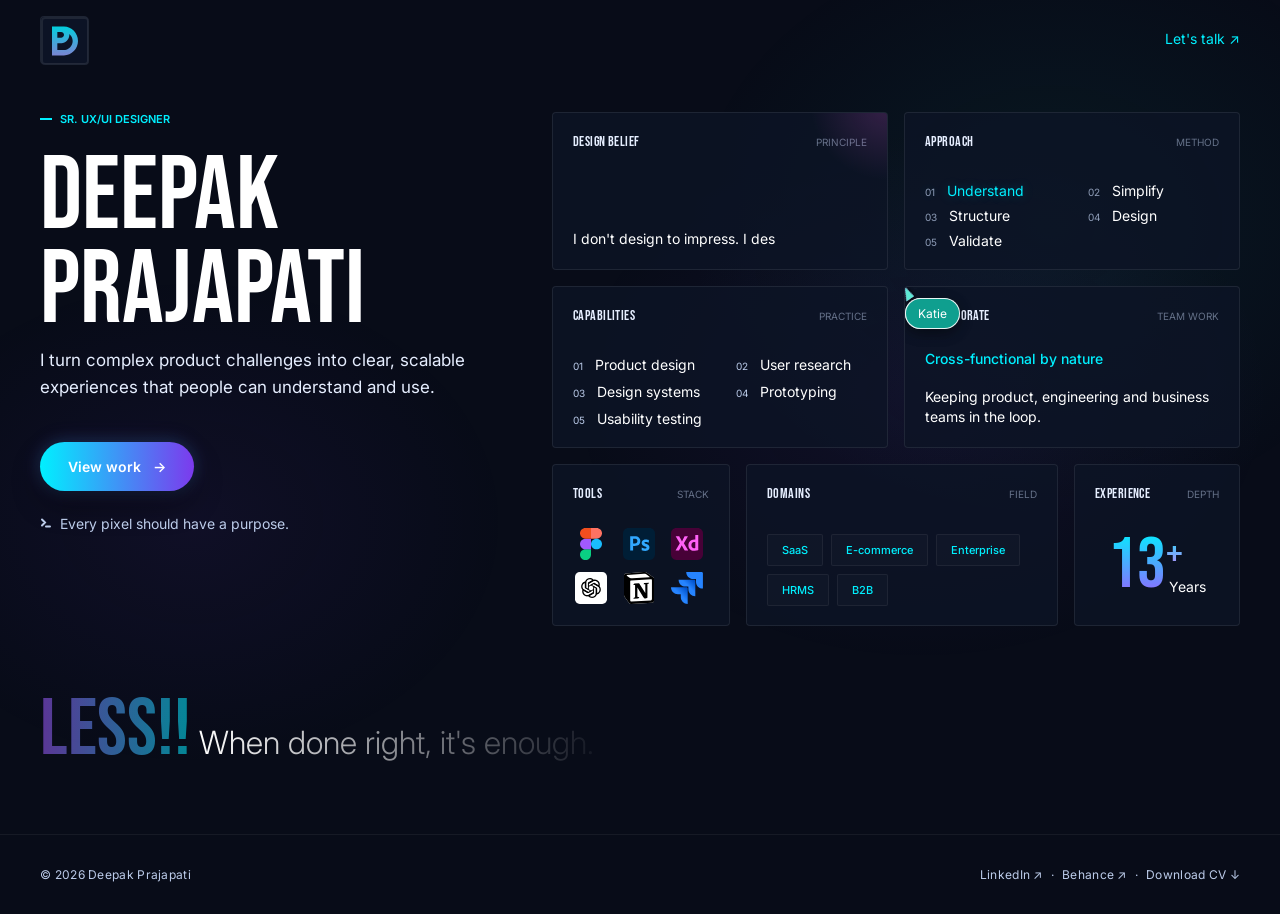
==== index.html @ 6c12774b "Fix eyebrow section markup in index.html" ====
<!doctype html>
<html lang="en">
<head>
<meta charset="utf-8">
<meta name="viewport" content="width=device-width,initial-scale=1">
<title>Deepak Prajapati - Sr. UX/UI Designer</title>
<meta name="description" content="Deepak Prajapati is a Sr. UX/UI Designer with 13+ years of experience crafting intuitive, user-centric digital experiences across SaaS, HR, E-commerce and enterprise products.">
<link rel="canonical" href="https://deepak-prajapati.com/">
<link rel="icon" type="image/x-icon" href="/favicon.ico">
<meta property="og:title" content="Deepak Prajapati - Sr. UX/UI Designer">
<meta property="og:description" content="Sr. UX/UI Designer crafting intuitive, user-centric digital experiences across SaaS, HR, E-commerce and enterprise products.">
<meta property="og:type" content="website">
<meta property="og:url" content="https://deepak-prajapati.com/">
<meta name="twitter:card" content="summary_large_image">
<meta name="twitter:title" content="Deepak Prajapati - Sr. UX/UI Designer">
<meta name="twitter:description" content="Sr. UX/UI Designer crafting intuitive, user-centric digital experiences.">
<link rel="preconnect" href="https://fonts.googleapis.com">
<link rel="preconnect" href="https://fonts.gstatic.com" crossorigin>
<link href="https://fonts.googleapis.com/css2?family=Bebas+Neue&family=Inter:wght@300;400;500;600&display=swap" rel="stylesheet">
<link rel="stylesheet" href="styles.css">
<meta name="google-site-verification" content="9m072V_lBx4D-ktdMGWDuY5pDd0Vxk6TgIC4uvH2yZ0" />
<script type="text/javascript">
    (function(c,l,a,r,i,t,y){
        c[a]=c[a]||function(){(c[a].q=c[a].q||[]).push(arguments)};
        t=l.createElement(r);t.async=1;t.src="https://www.clarity.ms/tag/"+i;
        y=l.getElementsByTagName(r)[0];y.parentNode.insertBefore(t,y);
    })(window, document, "clarity", "script", "y28nasm5lo");
</script>
</head>
<body>
<div class="page">
<header class="site-header">
<a class="brand-mark" href="/" aria-label="Deepak Prajapati home">
<img src="images/Logo_deepak_prajapati.svg" alt=""></a>
<a class="talk-link" href="mailto:rich.deepakp@gmail.com">Let's talk <span aria-hidden="true">↗</span></a>
</header>
<main>
<section class="hero" aria-labelledby="name">
<div class="intro">
<div class="eyebrow"><span></span>Sr. UX/UI Designer</div>
<h1 id="name">Deepak<br>Prajapati</h1>
<p class="intro-copy">I turn complex product challenges into clear, scalable experiences that people can understand and use.</p>
<a class="cta" href="https://www.behance.net/deepakprajapati65" target="_blank"><span>View work</span><span class="cta-arrow" aria-hidden="true">→</span></a>
<p class="micro-copy"><img src="images/icon_code.svg" alt="">Every pixel should have a purpose.</p>
</div>

<section class="profile-grid" id="work" aria-label="Design profile">
<div class="top-grid">
<article class="card belief-card">
<div class="card-head"><h2>Design belief</h2><span>Principle</span></div>
<p class="belief-text" aria-live="polite">I don't design to impress. I design to solve, simplify, and make things work.</p>
</article>

<article class="card approach-card">
<div class="card-head"><h2>Approach</h2><span>Method</span></div>
<ol class="steps" aria-label="Design approach">
<li class="active">Understand</li><li>Simplify</li><li>Structure</li><li>Design</li><li>Validate</li>
</ol>
</article>
</div>

<div class="mid-grid">
<article class="card capabilities-card">
<div class="card-head"><h2>Capabilities</h2><span>Practice</span></div>
<ul class="numbered-list">
<li><span>01</span>Product design</li><li><span>02</span>User research</li>
<li><span>03</span>Design systems</li><li><span>04</span>Prototyping</li><li><span>05</span>Usability testing</li>
</ul>
</article>

<article class="card collaboration-card">
<div class="card-head"><h2>Collaborate</h2><span>Team work</span></div>
<p class="collab-kicker">Cross-functional by nature</p>
<p class="collab-copy">Keeping product, engineering and business teams in the loop.</p>
<div class="cursor cursor-a"><i></i><b>Amit</b></div>
<div class="cursor cursor-b"><i></i><b>Katie</b></div>
</article>
</div>

<div class="bottom-grid">
<article class="card tools-card">
<div class="card-head"><h2>Tools</h2><span>Stack</span></div>
<div class="tools-orbit" aria-label="Tools">
<img src="images/figma.svg" alt="Figma">
<img src="images/photoshop.svg" alt="Photoshop">
<img src="images/xd.svg" alt="Adobe XD">
<img src="images/chatGPT.svg" alt="ChatGPT">
<img src="images/notion.svg" alt="Notion">
<img src="images/jira.svg" alt="Jira">
</div>
</article>

<article class="card domains-card">
<div class="card-head"><h2>Domains</h2><span>Field</span></div>
<ul class="chips"><li>SaaS</li><li>E-commerce</li><li>Enterprise</li><li>HRMS</li><li>B2B</li></ul>
</article>

<article class="card experience-card">
<div class="card-head"><h2>Experience</h2><span>Depth</span></div>
<div class="experience"><strong>13</strong><sup>+</sup><span>Years</span></div>
</article>
</section>
</section>

<section class="manifesto" aria-label="Design philosophy">
<strong>LESS!!</strong><span>When done right, it's enough.</span>
</section>
</main>

<footer class="site-footer">
<span>© 2026 Deepak Prajapati</span>
<nav aria-label="Social links">
<a href="https://www.linkedin.com/in/deepak-prajapati-53143622" target="_blank" rel="noreferrer">LinkedIn ↗</a><i>·</i>
<a href="https://www.behance.net/deepakprajapati65" target="_blank" rel="noreferrer">Behance ↗</a><i>·</i>
<a href="https://drive.google.com/file/d/1czk5aocZ9l8QGV29QMz5JuPy3NoFhKcG/view?usp=drive_link">Download CV ↓</a>
</nav>
</footer>
</div>
<script src="script.js"></script>
</body>
</html>
---- styles.css ----
*{box-sizing:border-box} :root{--bg:#080c18;--card:rgba(13,20,38,.8);--text:#fff;--muted:#bcccea;--cyan:#00f0ff;--purple:#7c3aed;--border:rgba(255,255,255,.08);--content:1200px}
html{scroll-behavior:smooth}body{margin:0;background:var(--bg);color:var(--text);font-family:Inter,system-ui,sans-serif}
body:before{content:"";position:fixed;inset:0;pointer-events:none;background:radial-gradient(500px 380px at 72% 44%,rgba(124,58,237,.08),transparent 70%),radial-gradient(520px 420px at 82% 25%,rgba(20,184,166,.08),transparent 70%),radial-gradient(450px 350px at 15% 58%,rgba(124,58,237,.07),transparent 70%);animation:ambient 14s ease-in-out infinite alternate}
.page{min-height:100svh;display:flex;flex-direction:column;position:relative;overflow:hidden}.site-header{display:flex;align-items:flex-start;justify-content:space-between;padding:16px max(24px,calc((100% - var(--content))/2))}
.brand-mark{width:48px;height:48px;border:1px solid var(--border);border-radius:4px;background:rgba(13,20,38,.8);display:grid;place-items:center}.talk-link{color:var(--cyan);font-size:14px;text-decoration:none;margin-top:14px}
main{flex:1;display:flex;flex-direction:column}.hero{width:min(var(--content),calc(100% - 48px));margin:0 auto;padding:32px 0 0;display:grid;grid-template-columns:480px 1fr;gap:32px}.intro{padding-top:0}
.eyebrow{display:flex;gap:8px;align-items:center;color:var(--cyan);font-size:11px;font-weight:600;text-transform:uppercase}.eyebrow span{width:12px;height:2px;background:var(--cyan)}
h1{font-family:"Bebas Neue",sans-serif;font-size:104px;line-height:.9;font-weight:400;text-transform:uppercase;margin:24px 0 10px 0}.intro-copy{font-size:17px;line-height:1.6;color:#e6eeff;max-width:470px;margin:0}
.cta{display:inline-flex;align-items:center;gap:12px;margin-top:40px;padding:16px 28px;border-radius:30px;background:linear-gradient(90deg,var(--cyan),var(--purple));box-shadow:0 14px 28px rgba(0,0,0,.4),0 0 22px rgba(124,58,237,.2),0 0 18px rgba(20,184,166,.2);color:#fff;text-decoration:none;font-size:14px;font-weight:600;transition:transform .45s ease,box-shadow .45s ease}.cta:hover{transform:translateY(-2px);box-shadow:0 18px 34px rgba(0,0,0,.45),0 0 32px rgba(124,58,237,.35),0 0 24px rgba(20,184,166,.25)}.cta-arrow{transition:transform .7s ease}.cta:hover .cta-arrow{transform:translateX(6px)}
.micro-copy{display:flex;align-items:center;gap:8px;color:var(--muted);font-size:14px;margin:24px 0 0}.micro-copy img{width:12px;height:12px}
.profile-grid{display:flex;flex-direction:column;gap:16px}.top-grid,.mid-grid{display:grid;grid-template-columns:1fr 1fr;gap:16px}.bottom-grid{display:grid;grid-template-columns:178px minmax(0,1fr) 166px;gap:16px}.card{position:relative;min-width:0;background:var(--card);border:1px solid var(--border);border-radius:4px;padding:20px;overflow:hidden;transition:border-color .5s ease,box-shadow .7s ease,transform .5s ease}.card:hover{border-color:rgba(0,240,255,.18);box-shadow:0 0 30px rgba(0,240,255,.035),10px 10px 35px rgba(124,58,237,.06)}
.card-head{display:flex;justify-content:space-between;align-items:center}.card h2{margin:0;color:#e6eeff;font:14px "Bebas Neue",sans-serif;letter-spacing:.42px;text-transform:uppercase}.card-head span{font-size:10px;color:var(--muted);opacity:.5;text-transform:uppercase}
.belief-card,.approach-card,.capabilities-card,.collaboration-card{min-height:156px}.belief-card{display:flex;flex-direction:column;justify-content:space-between}.belief-card:after{content:"";position:absolute;width:160px;height:160px;right:-80px;top:-90px;background:radial-gradient(circle,rgba(255,97,246,.18),transparent 68%);pointer-events:none}.belief-text{font-size:14px;line-height:1.4;margin:30px 0 0;max-width:420px}
.steps{list-style:none;padding:0;margin:32px 0 0;display:grid;grid-template-columns:1fr 1fr;gap:8px 32px;counter-reset:item}.steps li{font-size:14px;color:#fff;counter-increment:item;transition:color .35s ease}.steps li:before{content:counter(item,decimal-leading-zero);color:var(--muted);font-size:10px;margin-right:12px;opacity:.75}.steps li.active{color:var(--cyan);text-shadow:0 0 12px rgba(0,240,255,.25)}
.numbered-list{list-style:none;padding:0;margin:32px 0 0;display:grid;grid-template-columns:1fr 1fr;gap:10px 32px}.numbered-list li{font-size:14px;white-space:nowrap}.numbered-list span{font-size:10px;color:var(--muted);margin-right:12px}
.collab-kicker{color:var(--cyan);font-size:14px;font-weight:500;margin:26px 0 0}.collab-copy{font-size:14px;line-height:1.4;margin:20px 0 0;max-width:360px}.cursor{
position:absolute;
left:0;
top:0;
display:flex;
flex-direction:column;
align-items:flex-start;
gap:0;
pointer-events:none;
z-index:3;
will-change:left,top;
}
.cursor b{
font:12px Inter,sans-serif;
color:#fff;
padding:7px 12px;
border:1px solid rgba(255,255,255,.9);
border-radius:999px;
font-weight:400;
box-shadow:0 4px 14px rgba(0,0,0,.25);
}
.cursor i{
width:0;
height:0;
border-left:7px solid transparent;
border-right:2px solid transparent;
border-bottom:13px solid currentColor;
transform:rotate(-35deg);
margin-left:-3px;
margin-bottom:-2px;
filter:drop-shadow(0 0 2px rgba(0,0,0,.7));
}
.cursor-a{color:#c084fc;animation:collabA 9s cubic-bezier(.45,0,.25,1) infinite}
.cursor-a b{background:#913aed}
.cursor-b{color:#5eead4;animation:collabB 9s cubic-bezier(.45,0,.25,1) infinite}
.cursor-b b{background:#0f9f8f}
.tools-card,.domains-card,.experience-card{min-height:162px;height:162px}.tools-orbit{
display:grid;
grid-template-columns:repeat(3,36px);
gap:12px;
margin-top:26px;
}
.tools-orbit img{
width:32px;
height:32px;
margin:0 auto;
object-fit:contain;
animation:toolBlink 5.4s ease-in-out infinite;
}
.tools-orbit img:nth-child(1){animation-delay:0s}
.tools-orbit img:nth-child(2){animation-delay:.9s}
.tools-orbit img:nth-child(3){animation-delay:1.8s}
.tools-orbit img:nth-child(4){animation-delay:2.7s}
.tools-orbit img:nth-child(5){animation-delay:3.6s}
.tools-orbit img:nth-child(6){animation-delay:4.5s}
.chips{list-style:none;padding:0;margin:32px 0 0;display:flex;flex-wrap:wrap;gap:8px}.chips li{padding:8px 14px;border:1px solid rgba(255,255,255,.06);background:rgba(255,255,255,.02);border-radius:2px;color:var(--cyan);font-size:11px;font-weight:500}
.experience{margin-top:28px;display:flex;align-items:flex-end;justify-content:center}.experience strong{font:72px/1 "Bebas Neue",sans-serif;background:linear-gradient(#00f0ff,#a259ff);-webkit-background-clip:text;background-clip:text;color:transparent}.experience sup{font:42px "Bebas Neue",sans-serif;background:linear-gradient(#00f0ff,#ff61f6);-webkit-background-clip:text;background-clip:text;color:transparent;align-self:flex-start}.experience span{font-size:14px;margin:0 0 7px -14px}
.manifesto{width:min(var(--content),calc(100% - 48px));margin:64px auto;display:flex;align-items:baseline;gap:8px}.manifesto strong{font:80px/1 "Bebas Neue",sans-serif;background:linear-gradient(91deg,#a259ff,#00f0ff);-webkit-background-clip:text;background-clip:text;color:transparent;opacity:.55}.manifesto span{font-size:32px;font-weight:300;background:linear-gradient(90deg,#fff,rgba(255,255,255,.05));-webkit-background-clip:text;background-clip:text;color:transparent}
.site-footer{height:80px;border-top:1px solid rgba(255,255,255,.06);display:flex;align-items:flex-end;justify-content:space-between;padding:0 max(24px,calc((100% - var(--content))/2)) 32px;color:var(--muted);font-size:12px;letter-spacing:.3px;margin-top:auto}.site-footer nav{display:flex;gap:8px}.site-footer a{color:inherit;text-decoration:none}.site-footer a:hover{color:var(--cyan)}.site-footer i{font-style:normal}
@keyframes collabA{
0%{left:4%;top:66%}
16%{left:17%;top:54%}
32%{left:38%;top:48%}
46%{left:58%;top:29%}
58%{left:58%;top:29%}
74%{left:39%;top:50%}
88%{left:17%;top:64%}
100%{left:4%;top:66%}
}
@keyframes collabB{
0%{left:77%;top:18%}
16%{left:68%;top:28%}
32%{left:55%;top:42%}
46%{left:39%;top:50%}
58%{left:39%;top:50%}
74%{left:58%;top:29%}
88%{left:72%;top:18%}
100%{left:77%;top:18%}
}
@keyframes toolBlink{
0%,100%{opacity:1;transform:scale(1)}
42%{opacity:.32;transform:scale(.94)}
55%{opacity:1;transform:scale(1)}
}


/* Premium first-load choreography: restrained, staggered, and content-first. */
.site-header{animation:enterHeader .75s cubic-bezier(.2,.7,.2,1) both}
.intro .eyebrow{animation:enterItem .7s .08s cubic-bezier(.2,.7,.2,1) both}
.intro h1{animation:enterItem .8s .16s cubic-bezier(.2,.7,.2,1) both}
.intro .intro-copy{animation:enterItem .7s .25s cubic-bezier(.2,.7,.2,1) both}
.intro .cta{animation:enterItem .7s .34s cubic-bezier(.2,.7,.2,1) both}
.intro .micro-copy{animation:enterItem .7s .42s cubic-bezier(.2,.7,.2,1) both}
.top-grid .card:nth-child(1){animation:enterCard .8s .18s cubic-bezier(.2,.7,.2,1) both}
.top-grid .card:nth-child(2){animation:enterCard .8s .25s cubic-bezier(.2,.7,.2,1) both}
.mid-grid .card:nth-child(1){animation:enterCard .8s .32s cubic-bezier(.2,.7,.2,1) both}
.mid-grid .card:nth-child(2){animation:enterCard .8s .39s cubic-bezier(.2,.7,.2,1) both}
.bottom-grid .card:nth-child(1){animation:enterCard .8s .46s cubic-bezier(.2,.7,.2,1) both}
.bottom-grid .card:nth-child(2){animation:enterCard .8s .53s cubic-bezier(.2,.7,.2,1) both}
.bottom-grid .card:nth-child(3){animation:enterCard .8s .60s cubic-bezier(.2,.7,.2,1) both}
.manifesto{animation:enterItem .9s .68s cubic-bezier(.2,.7,.2,1) both}
.site-footer{animation:enterFooter .8s .72s cubic-bezier(.2,.7,.2,1) both}
.page:after{content:"";position:fixed;z-index:20;inset:-10% -30%;pointer-events:none;background:linear-gradient(115deg,transparent 42%,rgba(0,240,255,.055) 49%,rgba(162,89,255,.07) 51%,transparent 58%);transform:translateX(-45%);animation:shuttleReveal 1.9s .15s cubic-bezier(.65,0,.35,1) both}
@keyframes enterHeader{from{opacity:0;transform:translateY(-12px)}to{opacity:1;transform:none}}
@keyframes enterItem{from{opacity:0;transform:translateY(18px)}to{opacity:1;transform:none}}
@keyframes enterCard{from{opacity:0;transform:translateY(22px) scale(.985)}to{opacity:1;transform:none}}
@keyframes enterFooter{from{opacity:0}to{opacity:1}}
@keyframes shuttleReveal{0%{opacity:0;transform:translateX(-45%)}18%{opacity:1}100%{opacity:0;transform:translateX(45%)}}
@keyframes ambient{to{transform:scale(1.04) translate3d(8px,-6px,0)}}@keyframes cursorFloat{0%,100%{transform:translate3d(0,0,0)}50%{transform:translate3d(8px,-5px,0)}}@keyframes toolsSpin{to{transform:rotate(360deg)}}
@media(max-width:1000px){:root{--content:900px}.hero{grid-template-columns:1fr;gap:40px}.bottom-grid{grid-template-columns:1fr 1.6fr 1fr}}
@media(max-width:700px){.top-grid,.mid-grid,.bottom-grid{grid-template-columns:1fr}.tools-card,.domains-card,.experience-card{height:auto}.profile-grid{grid-template-columns:1fr}.intro{padding-top:0}h1{font-size:76px;}.manifesto{margin-top:40px;margin-bottom:40px; display:block}.manifesto strong{font-size:64px}.manifesto span{font-size:24px}.site-footer{height:auto;padding-top:24px;gap:18px;flex-direction:column;align-items:flex-start}.experience-card{width:auto} .tools-orbit {grid-template-columns: repeat(6, 36px);gap: 10px;} .tools-card, .domains-card, .experience-card{min-height: auto;}}
@media(prefers-reduced-motion:reduce){.page:after{display:none}*,*:before,*:after{animation:none!important;transition:none!important;scroll-behavior:auto!important}}

.belief-text{
  transition:opacity .7s ease, text-shadow .9s ease, filter .7s ease;
}
.belief-text.belief-glow{
  text-shadow:0 0 18px rgba(0,240,255,.28),0 0 32px rgba(124,58,237,.16);
}
.belief-text.belief-fade{
  opacity:0;
  filter:blur(2px);
}
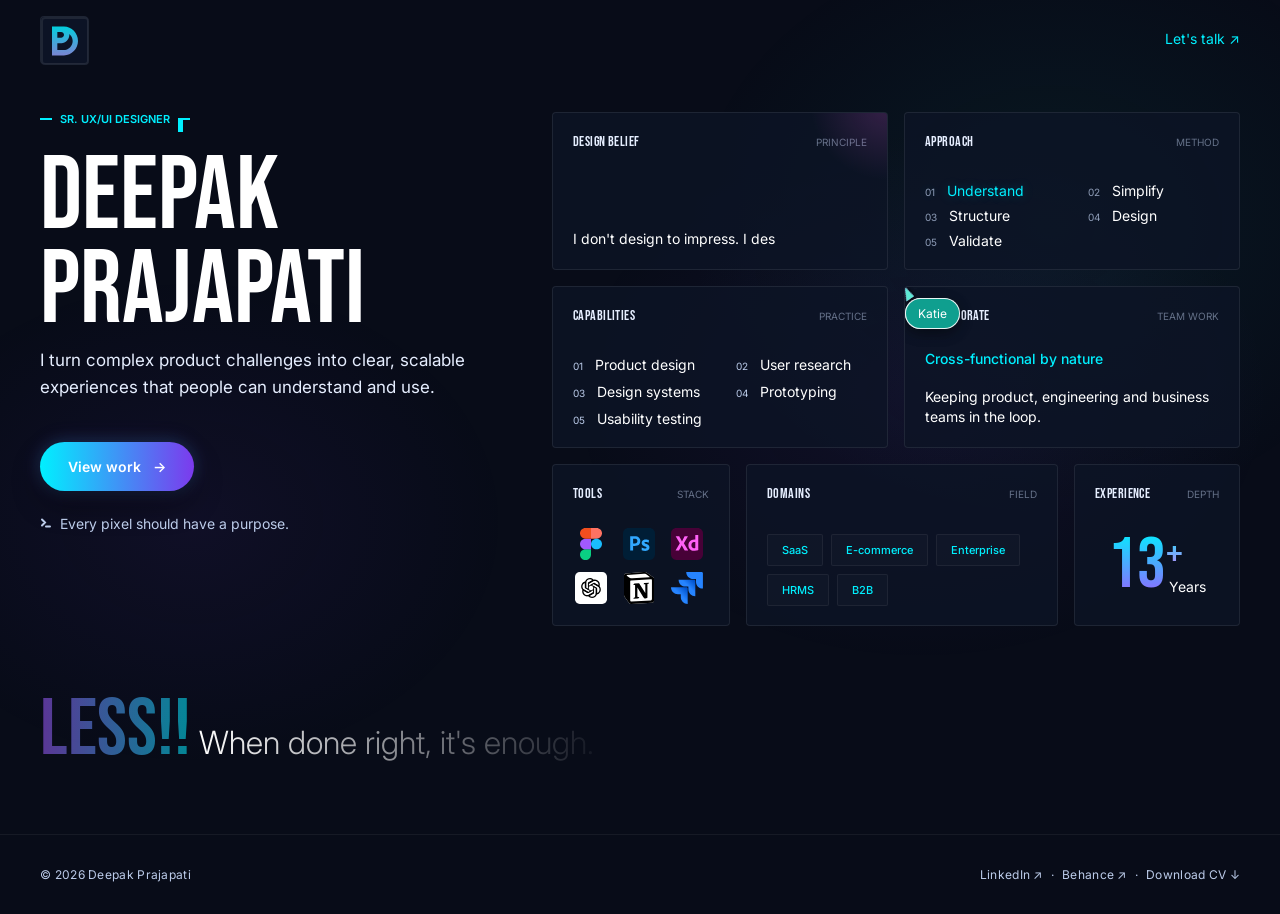
==== commit 79be1d13: "Update designer title with location information" ====
--- a/index.html
+++ b/index.html
@@ -37,7 +37,7 @@
 <main>
 <section class="hero" aria-labelledby="name">
 <div class="intro">
-<div class="eyebrow"><span></span>Sr. UX/UI Designer</div>
+<div class="eyebrow"><span></span>Sr. UX/UI Designer <span class="mumbai-location" aria-hidden="true"><span class="mumbai-dash">-</span> <span class="mumbai-text"></span></span></div>
 <h1 id="name">Deepak<br>Prajapati</h1>
 <p class="intro-copy">I turn complex product challenges into clear, scalable experiences that people can understand and use.</p>
 <a class="cta" href="https://www.behance.net/deepakprajapati65" target="_blank"><span>View work</span><span class="cta-arrow" aria-hidden="true">→</span></a>
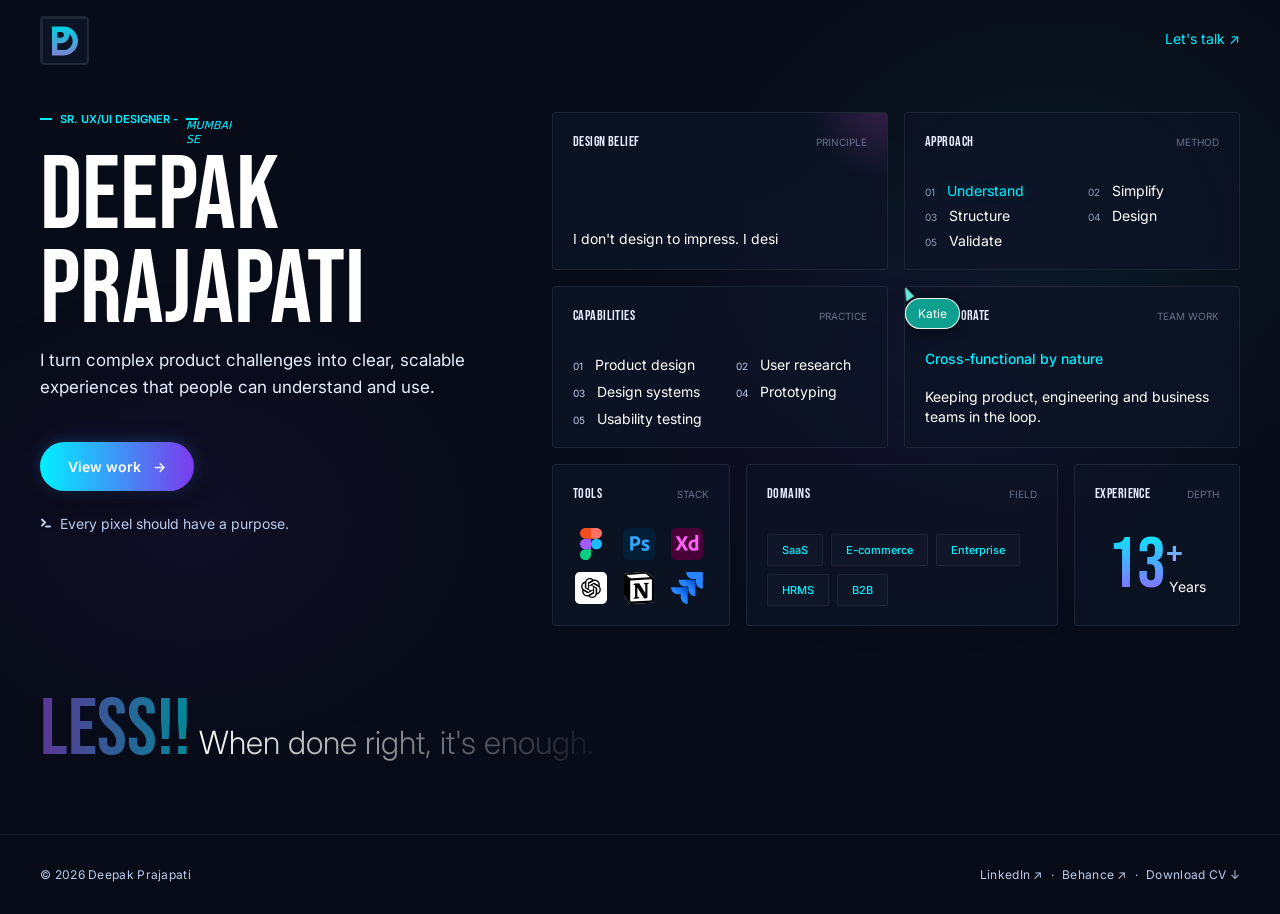
==== commit 7cdb6b03: "Update designer title with location details" ====
--- a/index.html
+++ b/index.html
@@ -37,7 +37,7 @@
 <main>
 <section class="hero" aria-labelledby="name">
 <div class="intro">
-<div class="eyebrow"><span></span>Sr. UX/UI Designer <span class="mumbai-location" aria-hidden="true"><span class="mumbai-dash">-</span> <span class="mumbai-text"></span></span></div>
+<div class="eyebrow"><span></span>Sr. UX/UI Designer - <span style="font-weight:400"><i>Mumbai se</i></span></div>
 <h1 id="name">Deepak<br>Prajapati</h1>
 <p class="intro-copy">I turn complex product challenges into clear, scalable experiences that people can understand and use.</p>
 <a class="cta" href="https://www.behance.net/deepakprajapati65" target="_blank"><span>View work</span><span class="cta-arrow" aria-hidden="true">→</span></a>
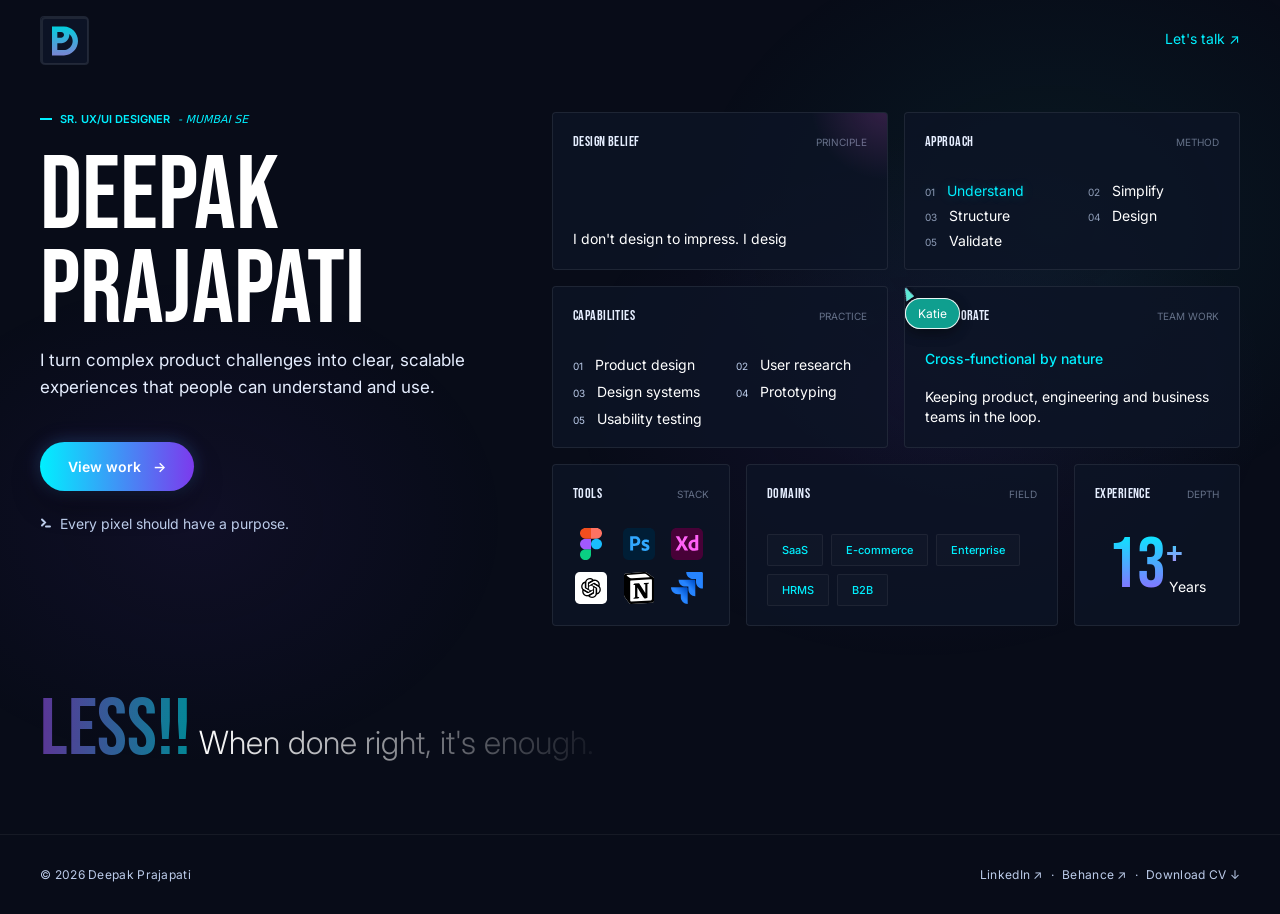
==== commit c526a057: "Update eyebrow text formatting in index.html" ====
--- a/index.html
+++ b/index.html
@@ -37,7 +37,7 @@
 <main>
 <section class="hero" aria-labelledby="name">
 <div class="intro">
-<div class="eyebrow"><span></span>Sr. UX/UI Designer - <span style="font-weight:400"><i>Mumbai se</i></span></div>
+<div class="eyebrow"><span></span>Sr. UX/UI Designer <i style="font-weight:400">- Mumbai se</i></div>
 <h1 id="name">Deepak<br>Prajapati</h1>
 <p class="intro-copy">I turn complex product challenges into clear, scalable experiences that people can understand and use.</p>
 <a class="cta" href="https://www.behance.net/deepakprajapati65" target="_blank"><span>View work</span><span class="cta-arrow" aria-hidden="true">→</span></a>
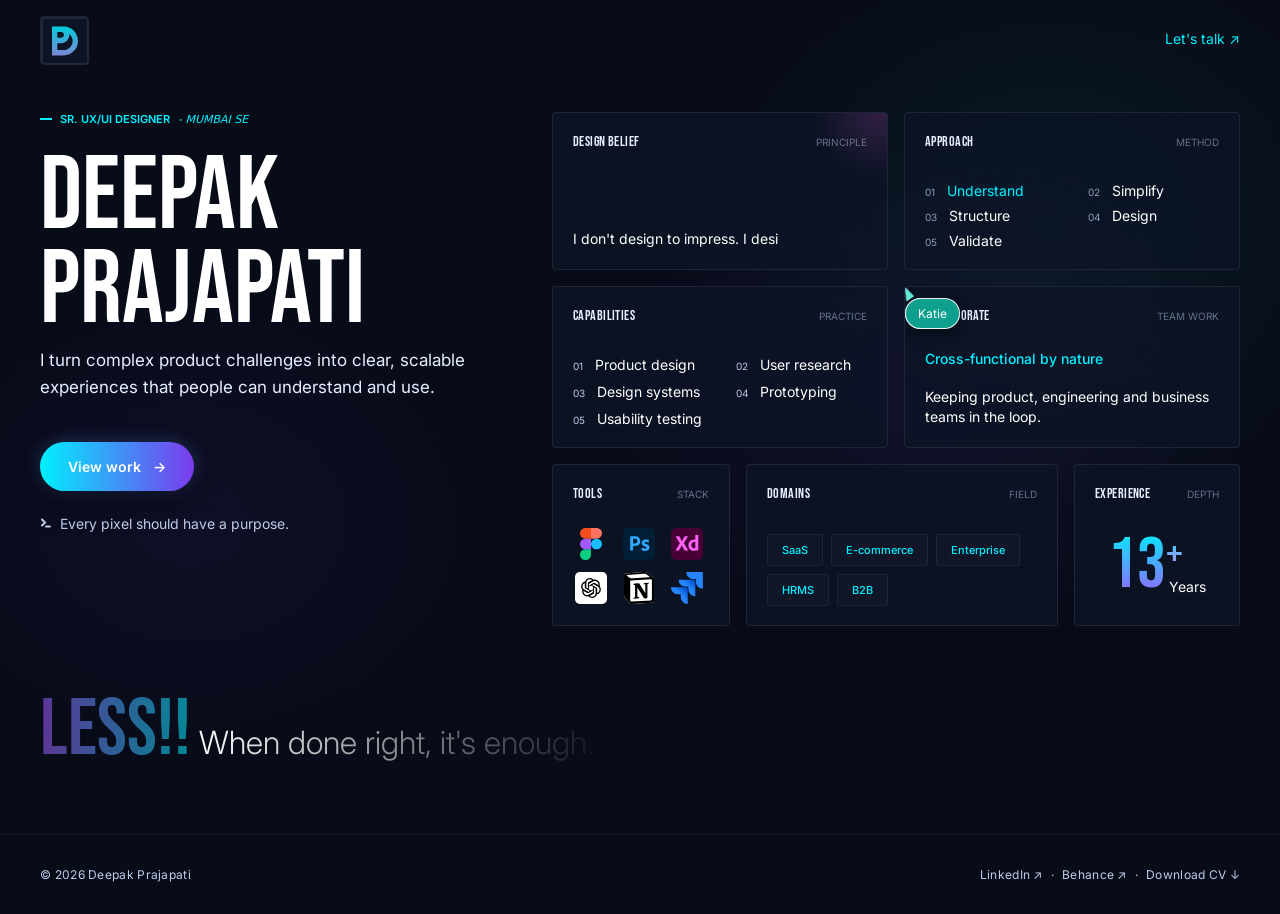
==== commit 1755f960: "Fix typo in eyebrow section of index.html" ====
--- a/index.html
+++ b/index.html
@@ -37,7 +37,7 @@
 <main>
 <section class="hero" aria-labelledby="name">
 <div class="intro">
-<div class="eyebrow"><span></span>Sr. UX/UI Designer <i style="font-weight:400">- Mumbai se</i></div>
+<div class="eyebrow"><span></span>Sr. UX/UI Designer<i style="font-weight:400">- Mumbai se</i></div>
 <h1 id="name">Deepak<br>Prajapati</h1>
 <p class="intro-copy">I turn complex product challenges into clear, scalable experiences that people can understand and use.</p>
 <a class="cta" href="https://www.behance.net/deepakprajapati65" target="_blank"><span>View work</span><span class="cta-arrow" aria-hidden="true">→</span></a>
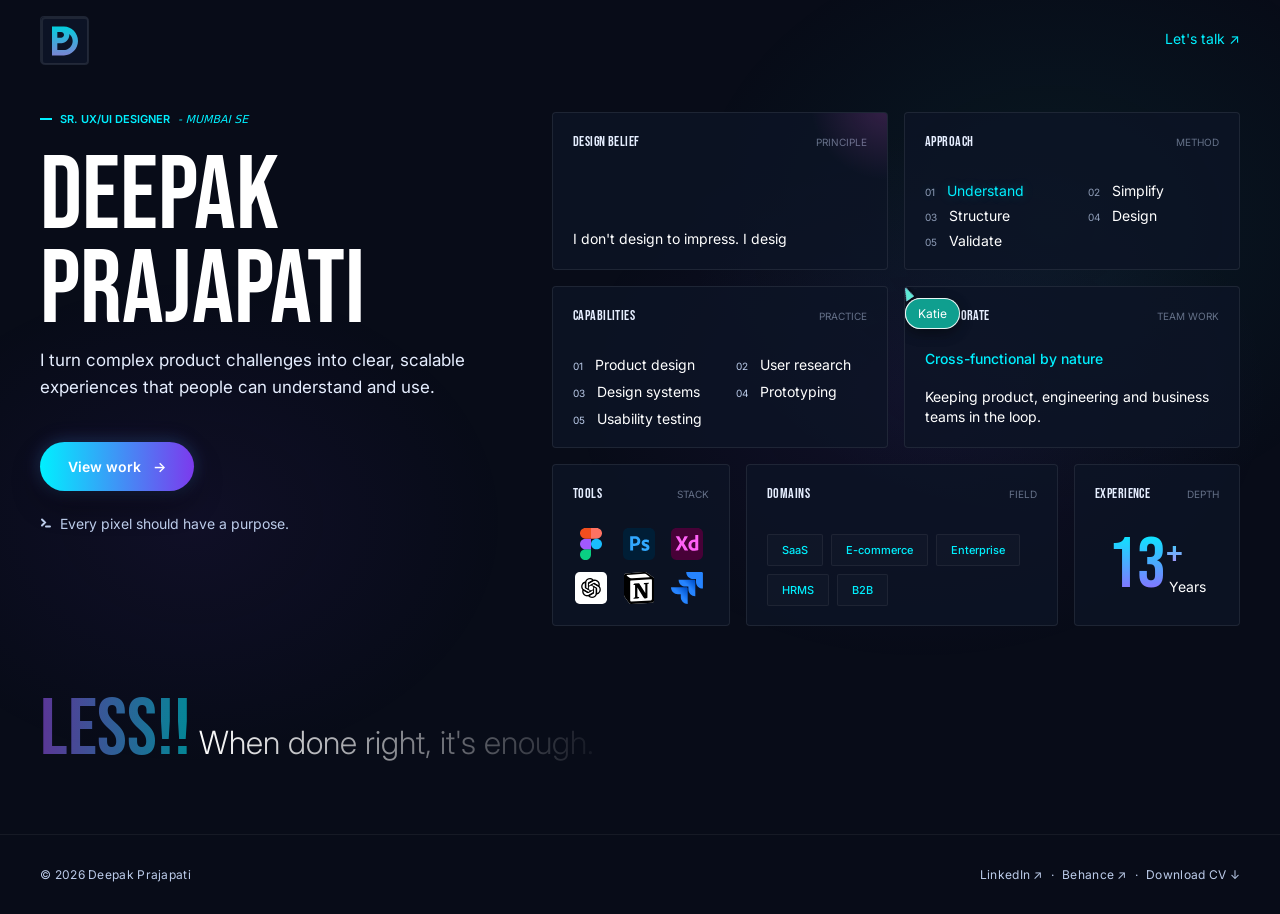
==== commit 83c35489: "Fix typo in eyebrow section of index.html" ====
--- a/index.html
+++ b/index.html
@@ -37,7 +37,7 @@
 <main>
 <section class="hero" aria-labelledby="name">
 <div class="intro">
-<div class="eyebrow"><span></span>Sr. UX/UI Designer<i style="font-weight:400">- Mumbai se</i></div>
+<div class="eyebrow"><span></span>Sr. UX/UI Designer <i style="font-weight:400">-  Mumbai se</i></div>
 <h1 id="name">Deepak<br>Prajapati</h1>
 <p class="intro-copy">I turn complex product challenges into clear, scalable experiences that people can understand and use.</p>
 <a class="cta" href="https://www.behance.net/deepakprajapati65" target="_blank"><span>View work</span><span class="cta-arrow" aria-hidden="true">→</span></a>
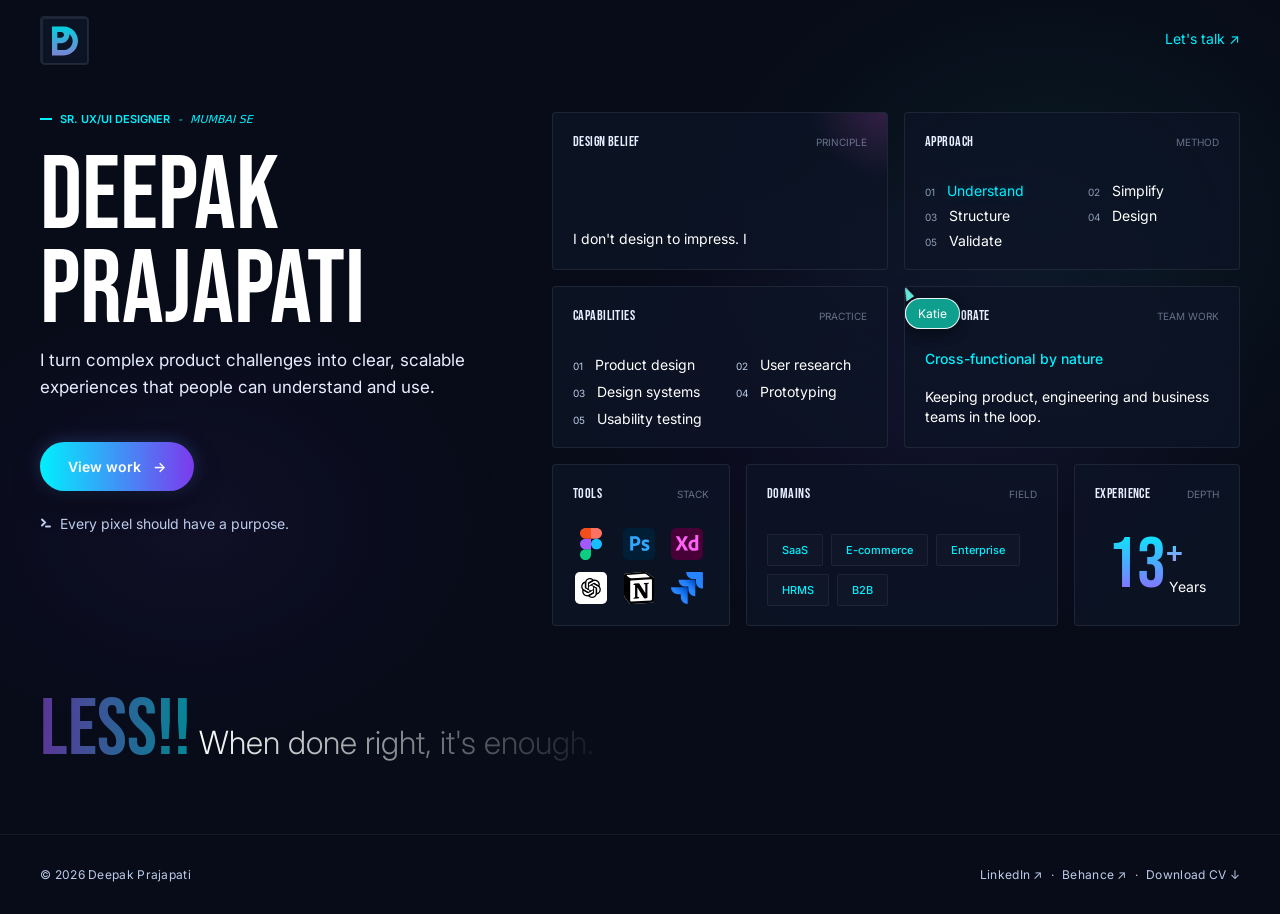
==== commit c5b61968: "Fix HTML structure in the eyebrow section" ====
--- a/index.html
+++ b/index.html
@@ -37,7 +37,7 @@
 <main>
 <section class="hero" aria-labelledby="name">
 <div class="intro">
-<div class="eyebrow"><span></span>Sr. UX/UI Designer <i style="font-weight:400">-  Mumbai se</i></div>
+<div class="eyebrow"><span></span>Sr. UX/UI Designer <i style="font-weight:400">-</i><i style="font-weight:400">Mumbai se</i></div>
 <h1 id="name">Deepak<br>Prajapati</h1>
 <p class="intro-copy">I turn complex product challenges into clear, scalable experiences that people can understand and use.</p>
 <a class="cta" href="https://www.behance.net/deepakprajapati65" target="_blank"><span>View work</span><span class="cta-arrow" aria-hidden="true">→</span></a>
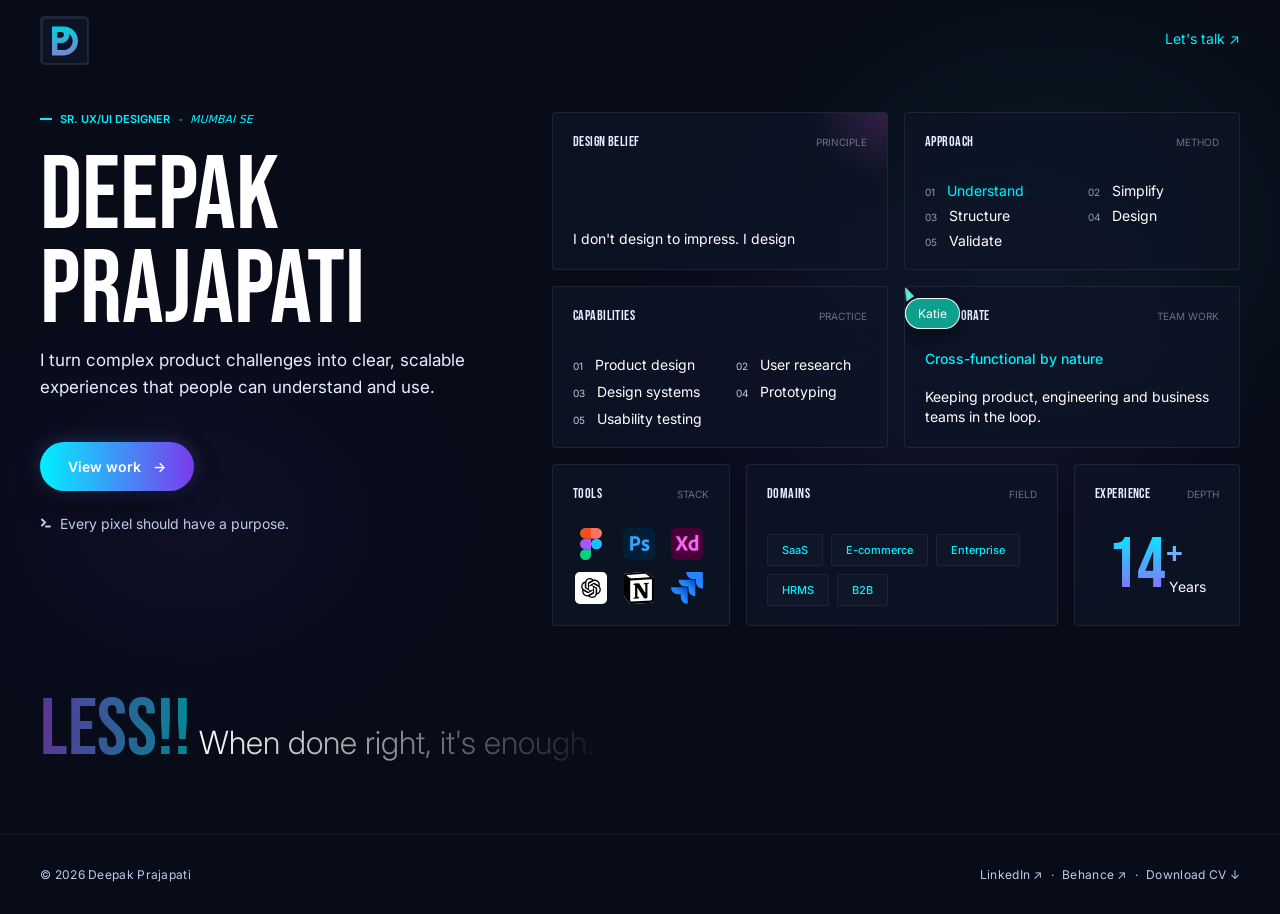
==== commit 86f66efe: "Update experience years from 13 to 14" ====
--- a/index.html
+++ b/index.html
@@ -4,7 +4,7 @@
 <meta charset="utf-8">
 <meta name="viewport" content="width=device-width,initial-scale=1">
 <title>Deepak Prajapati - Sr. UX/UI Designer</title>
-<meta name="description" content="Deepak Prajapati is a Sr. UX/UI Designer with 13+ years of experience crafting intuitive, user-centric digital experiences across SaaS, HR, E-commerce and enterprise products.">
+<meta name="description" content="Deepak Prajapati is a Sr. UX/UI Designer with 14+ years of experience crafting intuitive, user-centric digital experiences across SaaS, HR, E-commerce and enterprise products.">
 <link rel="canonical" href="https://deepak-prajapati.com/">
 <link rel="icon" type="image/x-icon" href="/favicon.ico">
 <meta property="og:title" content="Deepak Prajapati - Sr. UX/UI Designer">
@@ -97,7 +97,7 @@
 
 <article class="card experience-card">
 <div class="card-head"><h2>Experience</h2><span>Depth</span></div>
-<div class="experience"><strong>13</strong><sup>+</sup><span>Years</span></div>
+<div class="experience"><strong>14</strong><sup>+</sup><span>Years</span></div>
 </article>
 </section>
 </section>
